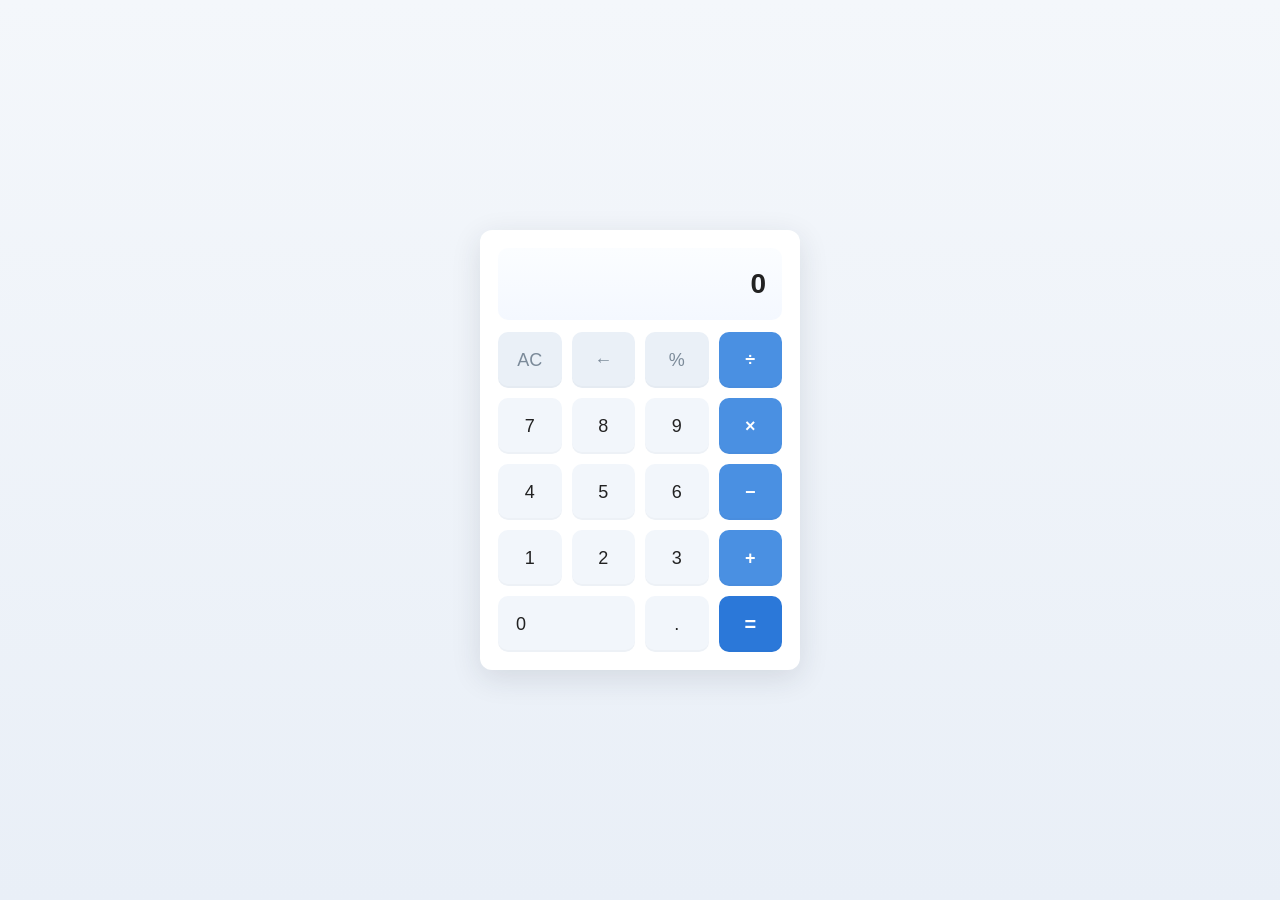
==== calculator/index.html @ 46f335fd "Add index.html for calculator UI and improve script.js input/operator/backspace/evaluate handling" ====
<!doctype html>
<html lang="id">
<head>
  <meta charset="utf-8" />
  <meta name="viewport" content="width=device-width,initial-scale=1" />
  <title>Calculator</title>
  <link rel="stylesheet" href="style.css" />
</head>
<body>
  <div class="calculator">
    <div id="display" class="display">0</div>
    <div class="buttons">
      <button class="btn function" data-action="clear">AC</button>
      <button class="btn function" data-action="back">←</button>
      <button class="btn function" data-action="%">%</button>
      <button class="btn operator" data-action="/">÷</button>

      <button class="btn" data-number="7">7</button>
      <button class="btn" data-number="8">8</button>
      <button class="btn" data-number="9">9</button>
      <button class="btn operator" data-action="*">×</button>

      <button class="btn" data-number="4">4</button>
      <button class="btn" data-number="5">5</button>
      <button class="btn" data-number="6">6</button>
      <button class="btn operator" data-action="-">−</button>

      <button class="btn" data-number="1">1</button>
      <button class="btn" data-number="2">2</button>
      <button class="btn" data-number="3">3</button>
      <button class="btn operator" data-action="+">+</button>

      <button class="btn zero" data-number="0">0</button>
      <button class="btn" data-number=".">.</button>
      <button class="btn equals" data-action="=">=</button>
    </div>
  </div>

  <script src="script.js"></script>
</body>
</html>
---- calculator/style.css ----
:root{
  --bg:#f4f7fb;
  --panel:#fff;
  --accent:#4a90e2;
  --dark:#222;
  --muted:#7b8a99;
}

*{box-sizing:border-box}
html,body{height:100%}
body{
  margin:0;
  font-family:Inter, Roboto, Arial, sans-serif;
  background:linear-gradient(180deg,var(--bg),#e9eff7);
  display:flex;
  align-items:center;
  justify-content:center;
  padding:24px;
  color:var(--dark);
}

.calculator{
  width:320px;
  background:var(--panel);
  border-radius:12px;
  box-shadow:0 8px 30px rgba(32,45,60,0.12);
  padding:18px;
}

.display{
  height:72px;
  background:linear-gradient(180deg,#fbfdff,#f4f8ff);
  border-radius:10px;
  margin-bottom:12px;
  display:flex;
  align-items:center;
  justify-content:flex-end;
  padding:12px 16px;
  font-size:28px;
  font-weight:600;
  color:var(--dark);
  overflow:hidden;
  word-break:break-all;
}

.buttons{
  display:grid;
  grid-template-columns:repeat(4,1fr);
  gap:10px;
}

.btn{
  height:56px;
  border-radius:10px;
  border:0;
  background:#f2f6fb;
  font-size:18px;
  cursor:pointer;
  color:var(--dark);
  box-shadow:inset 0 -2px 0 rgba(0,0,0,0.02);
}

.btn:active{transform:translateY(1px)}
.btn.operator{background:var(--accent); color:#fff; font-weight:600}
.btn.function{background:#eaf0f7; color:var(--muted)}
.btn.equals{
  grid-column:4 / 5;
  background:#2b78d9;
  color:#fff;
  font-size:20px;
  font-weight:700;
}
.btn.zero{
  grid-column:1 / 3;
  text-align:left;
  padding-left:18px;
}
@media (max-width:360px){
  .calculator{width:100%}
  .display{font-size:24px;height:64px}
  .btn{height:50px;font-size:16px}
}
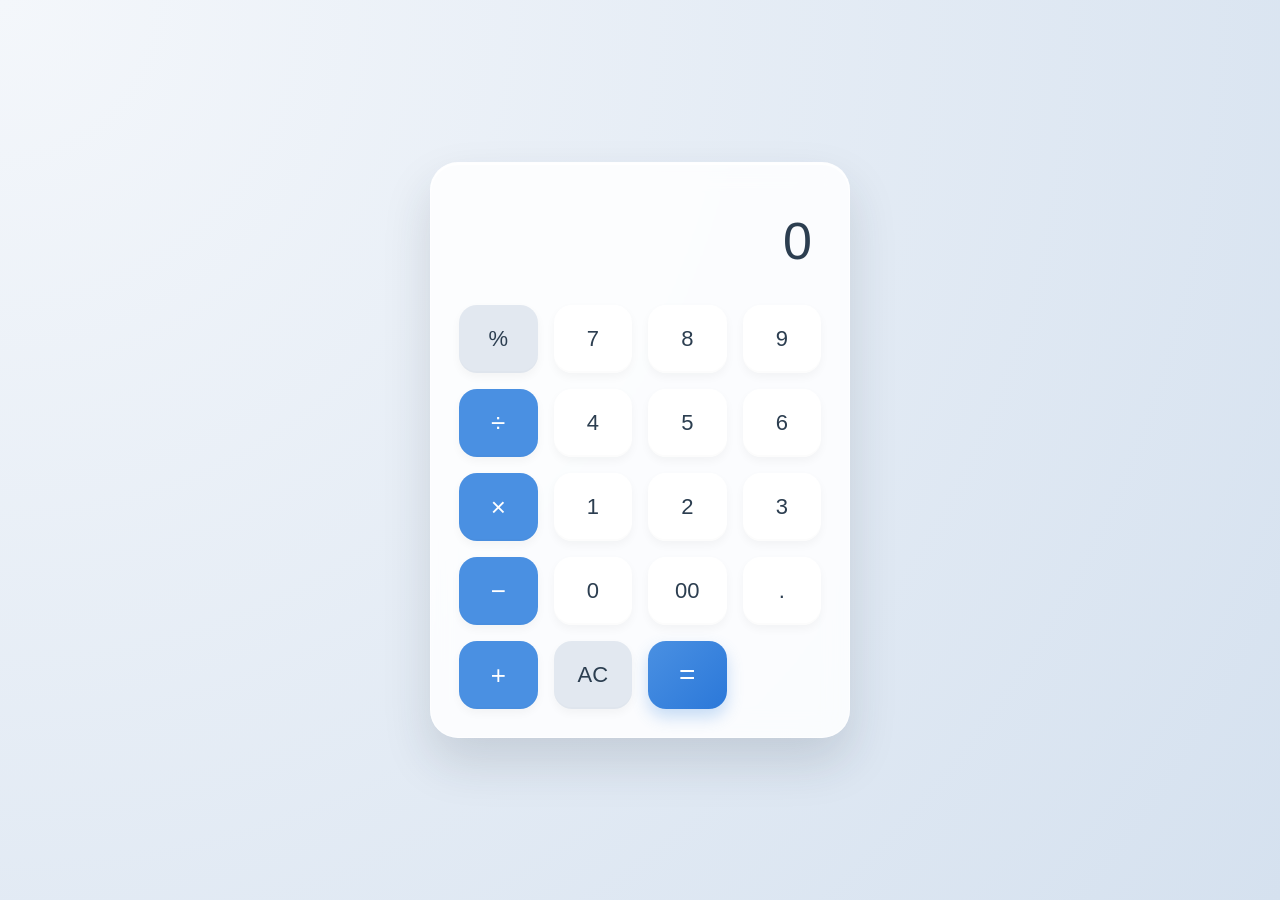
==== commit cc599f07: "Update index.html" ====
--- a/calculator/index.html
+++ b/calculator/index.html
@@ -1,4 +1,4 @@
-<!doctype html>
+<!DOCTYPE html>
 <html lang="id">
 <head>
   <meta charset="utf-8" />
@@ -8,30 +8,34 @@
 </head>
 <body>
   <div class="calculator">
-    <div id="display" class="display">0</div>
+    <div id="display" class="display">
+      <div id="display-expression" class="display-expression"></div>
+      <div id="display-value" class="display-value">0</div>
+    </div>
+
     <div class="buttons">
-      <button class="btn function" data-action="clear">AC</button>
-      <button class="btn function" data-action="back">←</button>
       <button class="btn function" data-action="%">%</button>
-      <button class="btn operator" data-action="/">÷</button>
-
       <button class="btn" data-number="7">7</button>
       <button class="btn" data-number="8">8</button>
       <button class="btn" data-number="9">9</button>
-      <button class="btn operator" data-action="*">×</button>
 
+      <button class="btn operator" data-action="/">÷</button>
       <button class="btn" data-number="4">4</button>
       <button class="btn" data-number="5">5</button>
       <button class="btn" data-number="6">6</button>
-      <button class="btn operator" data-action="-">−</button>
 
+      <button class="btn operator" data-action="*">×</button>
       <button class="btn" data-number="1">1</button>
       <button class="btn" data-number="2">2</button>
       <button class="btn" data-number="3">3</button>
+
+      <button class="btn operator" data-action="-">−</button>
+      <button class="btn" data-number="0">0</button>
+      <button class="btn" data-number="00">00</button>
+      <button class="btn" data-number=".">.</button>
+
       <button class="btn operator" data-action="+">+</button>
-
-      <button class="btn zero" data-number="0">0</button>
-      <button class="btn" data-number=".">.</button>
+      <button class="btn function ac-btn" data-action="clear">AC</button>
       <button class="btn equals" data-action="=">=</button>
     </div>
   </div>
--- a/calculator/style.css
+++ b/calculator/style.css
@@ -1,82 +1,183 @@
-:root{
-  --bg:#f4f7fb;
-  --panel:#fff;
-  --accent:#4a90e2;
-  --dark:#222;
-  --muted:#7b8a99;
+:root {
+  --bg-color-1: #f4f7fb;
+  --bg-color-2: #d5e1ef;
+  --panel: rgba(255, 255, 255, 0.85); /* Sedikit transparan ala Glassmorphism */
+  --accent: #4a90e2;
+  --accent-hover: #357abd;
+  --dark: #2c3e50;
+  --muted: #7f8c8d;
+  --btn-bg: #ffffff;
+  --btn-hover: #f8fafc;
 }
 
-*{box-sizing:border-box}
-html,body{height:100%}
-body{
-  margin:0;
-  font-family:Inter, Roboto, Arial, sans-serif;
-  background:linear-gradient(180deg,var(--bg),#e9eff7);
-  display:flex;
-  align-items:center;
-  justify-content:center;
-  padding:24px;
-  color:var(--dark);
+* { box-sizing: border-box; }
+html, body { height: 100%; }
+
+body {
+  margin: 0;
+  font-family: 'Inter', Roboto, Arial, sans-serif;
+  /* Latar belakang gradient yang lebih luas */
+  background: radial-gradient(circle at top left, var(--bg-color-1), var(--bg-color-2));
+  display: flex;
+  align-items: center;
+  justify-content: center;
+  padding: 20px;
+  color: var(--dark);
 }
 
-.calculator{
-  width:320px;
-  background:var(--panel);
-  border-radius:12px;
-  box-shadow:0 8px 30px rgba(32,45,60,0.12);
-  padding:18px;
+.calculator {
+  width: 100%;
+  max-width: 420px; /* Ukuran lega untuk Desktop */
+  background: var(--panel);
+  backdrop-filter: blur(12px);
+  -webkit-backdrop-filter: blur(12px);
+  border: 1px solid rgba(255, 255, 255, 0.6);
+  border-radius: 28px;
+  box-shadow: 0 24px 48px rgba(32, 45, 60, 0.15), inset 0 2px 0 rgba(255, 255, 255, 0.8);
+  padding: 28px;
+  transition: transform 0.1s ease, width 0.3s ease;
 }
 
-.display{
-  height:72px;
-  background:linear-gradient(180deg,#fbfdff,#f4f8ff);
-  border-radius:10px;
-  margin-bottom:12px;
-  display:flex;
-  align-items:center;
-  justify-content:flex-end;
-  padding:12px 16px;
-  font-size:28px;
-  font-weight:600;
-  color:var(--dark);
-  overflow:hidden;
-  word-break:break-all;
+.display {
+  height: 90px; /* Lebih tinggi di desktop */
+  background: transparent;
+  margin-bottom: 24px;
+  display: flex;
+  align-items: flex-end;
+  justify-content: flex-end;
+  padding: 10px;
+  font-size: 52px; /* Angka lebih besar dan jelas */
+  font-weight: 300;
+  color: var(--dark);
+  overflow: hidden;
+  word-break: break-all;
+  letter-spacing: -1px;
 }
 
-.buttons{
-  display:grid;
-  grid-template-columns:repeat(4,1fr);
-  gap:10px;
+.buttons {
+  display: grid;
+  grid-template-columns: repeat(4, 1fr);
+  gap: 16px; /* Jarak tombol lebih lega di desktop */
 }
 
-.btn{
-  height:56px;
-  border-radius:10px;
-  border:0;
-  background:#f2f6fb;
-  font-size:18px;
-  cursor:pointer;
-  color:var(--dark);
-  box-shadow:inset 0 -2px 0 rgba(0,0,0,0.02);
+.btn {
+  height: 68px; /* Tombol lebih besar di desktop */
+  border-radius: 18px;
+  border: none;
+  background: var(--btn-bg);
+  font-size: 22px;
+  cursor: pointer;
+  color: var(--dark);
+  font-weight: 500;
+  box-shadow: 0 4px 10px rgba(0,0,0,0.04), inset 0 -2px 0 rgba(0,0,0,0.01);
+  position: relative;
+  overflow: hidden;
+  transition: transform 0.15s cubic-bezier(0.4, 0, 0.2, 1), box-shadow 0.2s, background-color 0.2s;
 }
 
-.btn:active{transform:translateY(1px)}
-.btn.operator{background:var(--accent); color:#fff; font-weight:600}
-.btn.function{background:#eaf0f7; color:var(--muted)}
-.btn.equals{
-  grid-column:4 / 5;
-  background:#2b78d9;
-  color:#fff;
-  font-size:20px;
-  font-weight:700;
+.btn:hover {
+  box-shadow: 0 8px 16px rgba(0, 0, 0, 0.08);
+  background: var(--btn-hover);
+  transform: translateY(-2px); /* Tombol sedikit terangkat saat di-hover */
 }
-.btn.zero{
-  grid-column:1 / 3;
-  text-align:left;
-  padding-left:18px;
+
+.btn:active {
+  transform: scale(0.92) translateY(0);
+  box-shadow: 0 2px 4px rgba(0,0,0,0.05);
 }
-@media (max-width:360px){
-  .calculator{width:100%}
-  .display{font-size:24px;height:64px}
-  .btn{height:50px;font-size:16px}
+
+.btn.operator { 
+  background: var(--accent); 
+  color: #fff; 
+  font-size: 26px;
 }
+.btn.operator:hover { background: var(--accent-hover); }
+
+.btn.function { 
+  background: #e2e8f0; 
+  color: var(--dark); 
+}
+.btn.function:hover { background: #cbd5e1; }
+
+.btn.equals {
+  background: linear-gradient(135deg, #4a90e2, #2b78d9);
+  color: #fff;
+  font-size: 28px;
+  box-shadow: 0 8px 16px rgba(74, 144, 226, 0.3);
+}
+.btn.equals:hover {
+  box-shadow: 0 10px 20px rgba(74, 144, 226, 0.4);
+  filter: brightness(1.1);
+}
+
+.btn.zero {
+  grid-column: 1 / 3;
+  text-align: left;
+  padding-left: 30px;
+}
+
+/* --- ANIMASI DARI SEBELUMNYA TETAP ADA --- */
+.btn .ripple {
+  position: absolute;
+  border-radius: 50%;
+  transform: scale(0);
+  animation: ripple-animation 0.5s linear;
+  background-color: rgba(255, 255, 255, 0.4);
+  pointer-events: none;
+}
+.btn:not(.operator):not(.equals) .ripple {
+  background-color: rgba(74, 144, 226, 0.2);
+}
+@keyframes ripple-animation {
+  to { transform: scale(4); opacity: 0; }
+}
+.shake { animation: shake-animation 0.4s ease-in-out; }
+@keyframes shake-animation {
+  0%, 100% { transform: translateX(0); }
+  20%, 60% { transform: translateX(-6px); }
+  40%, 80% { transform: translateX(6px); }
+}
+.pop-display { animation: pop-animation 0.15s ease-out; }
+@keyframes pop-animation {
+  0% { transform: scale(0.95); opacity: 0.7; }
+  100% { transform: scale(1); opacity: 1; }
+}
+
+/* =========================================
+   MEDIA QUERIES (UNTUK LAYAR MOBILE/HP)
+   ========================================= */
+
+@media (max-width: 480px) {
+  /* Pengaturan untuk Tablet Kecil & HP Umum */
+  .calculator {
+    max-width: 100%;
+    padding: 24px;
+    border-radius: 36px; /* Sudut lebih melengkung membulat di HP */
+  }
+  .display {
+    font-size: 44px;
+    height: 80px;
+    margin-bottom: 16px;
+  }
+  .buttons {
+    gap: 12px; /* Jarak tombol diperkecil */
+  }
+  .btn {
+    height: 64px;
+    font-size: 20px;
+    border-radius: 16px;
+  }
+  .btn.operator, .btn.equals { font-size: 24px; }
+  .btn.zero { padding-left: 24px; }
+}
+
+@media (max-width: 360px) {
+  /* Pengaturan untuk Layar HP yang sangat sempit */
+  body { padding: 12px; }
+  .calculator { padding: 20px; border-radius: 28px; }
+  .display { font-size: 36px; height: 70px; }
+  .buttons { gap: 10px; }
+  .btn { height: 56px; font-size: 18px; border-radius: 14px; }
+  .btn.operator, .btn.equals { font-size: 20px; }
+  .btn.zero { padding-left: 20px; }
+}
